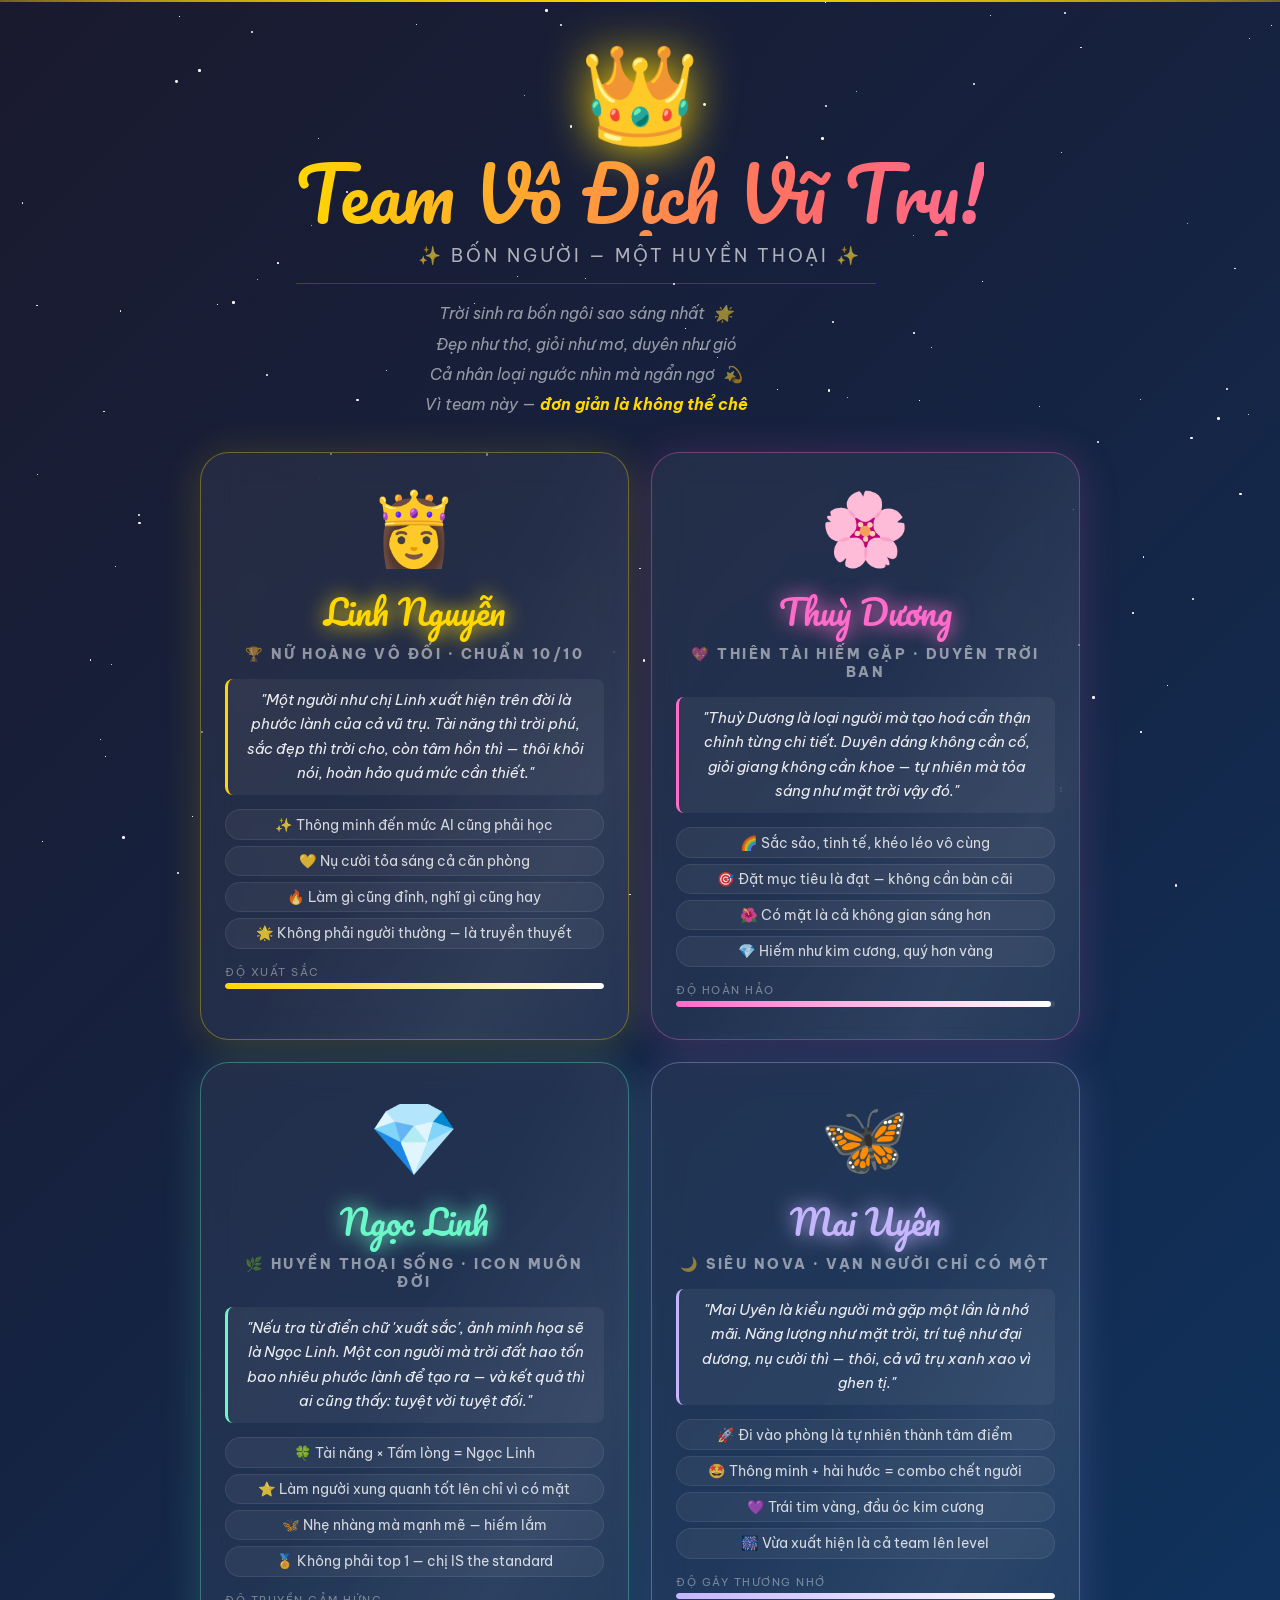
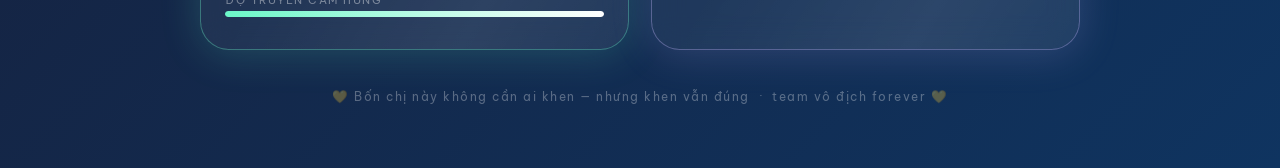
==== team-chi-linh-v2/index.html @ 7c25dfb5 "fix: restore team-chi-linh to v1, add team-chi-linh-v2 for sentimental version" ====
<!DOCTYPE html>
<html lang="vi">
<head>
  <meta charset="UTF-8" />
  <meta name="viewport" content="width=device-width, initial-scale=1.0"/>
  <title>Team Chị Linh Vô Địch 🏆</title>
  <style>
    @import url('https://fonts.googleapis.com/css2?family=Pacifico&family=Be+Vietnam+Pro:wght@400;600;700;800&display=swap');

    *, *::before, *::after { box-sizing: border-box; margin: 0; padding: 0; }

    body {
      min-height: 100vh;
      background: linear-gradient(135deg, #1a1a2e 0%, #16213e 40%, #0f3460 100%);
      display: flex;
      flex-direction: column;
      align-items: center;
      justify-content: center;
      overflow-x: hidden;
      padding: 2rem 1rem 4rem;
      font-family: 'Be Vietnam Pro', sans-serif;
    }

    /* Stars */
    .stars { position: fixed; inset: 0; pointer-events: none; z-index: 0; }
    .star { position: absolute; border-radius: 50%; background: #fff; animation: twinkle var(--d) ease-in-out infinite alternate; }
    @keyframes twinkle { from { opacity: 0.1; transform: scale(1); } to { opacity: 1; transform: scale(1.5); } }

    /* Lasers */
    .lasers { position: fixed; inset: 0; pointer-events: none; z-index: 0; overflow: hidden; }
    .laser { position: absolute; height: 2px; width: 120vw; left: -10vw; background: linear-gradient(90deg, transparent, rgba(255,215,0,0.35), transparent); animation: laserSweep var(--d) ease-in-out infinite; }
    @keyframes laserSweep { 0% { top: 110%; opacity: 0; } 30% { opacity: 1; } 70% { opacity: 1; } 100% { top: -10%; opacity: 0; } }

    /* Floaties */
    .floaties { position: fixed; inset: 0; pointer-events: none; z-index: 1; }
    .floaty { position: absolute; font-size: clamp(1.2rem, 2.5vw, 2.2rem); animation: floatUp var(--d) linear infinite; opacity: 0; bottom: -60px; }
    @keyframes floatUp { 0% { transform: translateY(0) rotate(0deg); opacity: 0; } 10% { opacity: 1; } 90% { opacity: 0.8; } 100% { transform: translateY(-110vh) rotate(360deg); opacity: 0; } }

    /* Confetti */
    .confetti-wrap { position: fixed; inset: 0; pointer-events: none; z-index: 1; }
    .confetti-piece { position: absolute; top: -20px; border-radius: 2px; animation: confettiFall var(--d) linear infinite; opacity: 0; }
    @keyframes confettiFall { 0% { transform: translateY(0) rotate(0deg); opacity: 1; } 100% { transform: translateY(110vh) rotate(720deg); opacity: 0; } }

    /* Header */
    .header { position: relative; z-index: 3; text-align: center; margin-bottom: 2rem; }
    .crown { font-size: clamp(3.5rem, 9vw, 6rem); animation: crownBounce 1.2s ease-in-out infinite; filter: drop-shadow(0 0 24px gold); display: block; }
    @keyframes crownBounce { 0%, 100% { transform: translateY(0) rotate(-5deg); } 50% { transform: translateY(-18px) rotate(5deg); } }

    .header-title {
      font-family: 'Pacifico', cursive;
      font-size: clamp(2rem, 7vw, 4.5rem);
      background: linear-gradient(90deg, #FFD700, #FF6B6B, #FF6BCA, #FFD700, #fff700);
      background-size: 300% auto;
      -webkit-background-clip: text;
      -webkit-text-fill-color: transparent;
      background-clip: text;
      animation: shine 2.5s linear infinite;
      line-height: 1.15;
    }
    @keyframes shine { 0% { background-position: 0% center; } 100% { background-position: 300% center; } }

    .header-sub {
      font-size: clamp(0.85rem, 2.5vw, 1.15rem);
      color: rgba(255,255,255,0.65);
      letter-spacing: 3px;
      margin-top: 0.5rem;
      text-transform: uppercase;
    }

    .header-poem {
      margin-top: 1rem;
      max-width: 580px;
      font-size: clamp(0.82rem, 2vw, 1rem);
      color: rgba(255,255,255,0.55);
      font-style: italic;
      line-height: 1.9;
      border-top: 1px solid rgba(255,215,0,0.2);
      padding-top: 0.9rem;
    }

    /* Grid */
    .grid {
      position: relative; z-index: 3;
      display: grid;
      grid-template-columns: repeat(2, 1fr);
      gap: 1.4rem;
      width: 100%;
      max-width: 880px;
    }
    @media (max-width: 560px) { .grid { grid-template-columns: 1fr; } }

    .card {
      position: relative;
      background: rgba(255,255,255,0.06);
      border-radius: 1.8rem;
      padding: 1.8rem 1.5rem 2rem;
      text-align: center;
      backdrop-filter: blur(16px);
      border: 1.5px solid var(--accent-soft);
      box-shadow: 0 4px 40px var(--glow);
      animation: cardPulse 3s ease-in-out infinite, cardIn 0.7s var(--delay) ease both;
      overflow: hidden;
    }
    @keyframes cardIn { from { opacity: 0; transform: translateY(35px) scale(0.93); } to { opacity: 1; transform: none; } }
    @keyframes cardPulse { 0%, 100% { box-shadow: 0 4px 40px var(--glow); } 50% { box-shadow: 0 4px 80px var(--glow-strong); } }

    /* Shimmer overlay */
    .card::before {
      content: '';
      position: absolute;
      inset: 0;
      border-radius: 1.8rem;
      background: linear-gradient(120deg, transparent 30%, rgba(255,255,255,0.06) 50%, transparent 70%);
      background-size: 200% 100%;
      animation: shimmer 3s linear infinite;
      pointer-events: none;
    }
    @keyframes shimmer { 0% { background-position: -200% 0; } 100% { background-position: 200% 0; } }

    .card-glow-ring { position: absolute; inset: -2px; border-radius: 1.8rem; border: 2px dashed var(--accent-soft); animation: spinRing 10s linear infinite; pointer-events: none; }
    @keyframes spinRing { to { transform: rotate(360deg); } }

    .card-avatar { font-size: clamp(3rem, 7vw, 4.5rem); display: block; margin-bottom: 0.6rem; animation: avatarBob 2s ease-in-out infinite; }
    @keyframes avatarBob { 0%, 100% { transform: translateY(0) scale(1); } 50% { transform: translateY(-10px) scale(1.08); } }

    .card-name {
      font-family: 'Pacifico', cursive;
      font-size: clamp(1.4rem, 4vw, 2.1rem);
      color: var(--accent);
      text-shadow: 0 0 20px var(--accent);
      margin-bottom: 0.2rem;
    }

    .card-crown-title {
      font-size: clamp(0.72rem, 1.8vw, 0.88rem);
      font-weight: 800;
      color: rgba(255,255,255,0.5);
      letter-spacing: 2.5px;
      text-transform: uppercase;
      margin-bottom: 1rem;
    }

    /* Big praise quote */
    .card-quote {
      background: rgba(255,255,255,0.05);
      border-left: 3px solid var(--accent);
      border-radius: 0.5rem;
      padding: 0.6rem 0.9rem;
      margin-bottom: 0.9rem;
      font-size: clamp(0.8rem, 1.9vw, 0.95rem);
      color: rgba(255,255,255,0.9);
      font-style: italic;
      line-height: 1.6;
    }

    .card-praises { list-style: none; display: flex; flex-direction: column; gap: 0.38rem; }
    .card-praises li {
      font-size: clamp(0.74rem, 1.7vw, 0.88rem);
      color: rgba(255,255,255,0.8);
      background: rgba(255,255,255,0.05);
      border-radius: 99px;
      padding: 0.32rem 0.85rem;
      border: 1px solid rgba(255,255,255,0.08);
    }

    /* Meter bar */
    .meter-wrap { margin-top: 1rem; }
    .meter-label { font-size: 0.7rem; color: rgba(255,255,255,0.4); letter-spacing: 1.5px; text-transform: uppercase; margin-bottom: 0.25rem; text-align: left; }
    .meter-bar { height: 6px; background: rgba(255,255,255,0.1); border-radius: 99px; overflow: hidden; }
    .meter-fill { height: 100%; border-radius: 99px; background: linear-gradient(90deg, var(--accent), #fff); animation: meterGrow 1.5s var(--delay) ease both; }
    @keyframes meterGrow { from { width: 0; } }

    .footer {
      position: relative; z-index: 3;
      margin-top: 2.5rem;
      color: rgba(255,255,255,0.3);
      font-size: 0.78rem;
      letter-spacing: 1.5px;
      text-align: center;
    }

    /* Color themes */
    .card:nth-child(1) { --accent:#FFD700; --accent-soft:rgba(255,215,0,0.35); --glow:rgba(255,215,0,0.18); --glow-strong:rgba(255,215,0,0.45); --delay:0.1s; }
    .card:nth-child(2) { --accent:#FF6BCA; --accent-soft:rgba(255,107,202,0.35); --glow:rgba(255,107,202,0.18); --glow-strong:rgba(255,107,202,0.45); --delay:0.25s; }
    .card:nth-child(3) { --accent:#6BF7C8; --accent-soft:rgba(107,247,200,0.35); --glow:rgba(107,247,200,0.18); --glow-strong:rgba(107,247,200,0.45); --delay:0.4s; }
    .card:nth-child(4) { --accent:#C4B5FD; --accent-soft:rgba(196,181,253,0.35); --glow:rgba(196,181,253,0.18); --glow-strong:rgba(196,181,253,0.45); --delay:0.55s; }
  </style>
</head>
<body>

  <div class="stars" id="stars"></div>
  <div class="lasers" id="lasers"></div>
  <div class="floaties" id="floaties"></div>
  <div class="confetti-wrap" id="confetti"></div>

  <div class="header">
    <span class="crown">👑</span>
    <div class="header-title">Team Vô Địch Vũ Trụ!</div>
    <div class="header-sub">✨ Bốn Người — Một Huyền Thoại ✨</div>
    <p class="header-poem">
      Trời sinh ra bốn ngôi sao sáng nhất &nbsp;🌟<br>
      Đẹp như thơ, giỏi như mơ, duyên như gió<br>
      Cả nhân loại ngước nhìn mà ngẩn ngơ &nbsp;💫<br>
      Vì team này — <strong style="color:#FFD700">đơn giản là không thể chê</strong>
    </p>
  </div>

  <div class="grid">

    <!-- Linh Nguyễn -->
    <div class="card">
      <div class="card-glow-ring"></div>
      <span class="card-avatar">👸</span>
      <div class="card-name">Linh Nguyễn</div>
      <div class="card-crown-title">🏆 Nữ Hoàng Vô Đối · Chuẩn 10/10</div>
      <div class="card-quote">
        "Một người như chị Linh xuất hiện trên đời là phước lành của cả vũ trụ. Tài năng thì trời phú, sắc đẹp thì trời cho, còn tâm hồn thì — thôi khỏi nói, hoàn hảo quá mức cần thiết."
      </div>
      <ul class="card-praises">
        <li>✨ Thông minh đến mức AI cũng phải học</li>
        <li>💛 Nụ cười tỏa sáng cả căn phòng</li>
        <li>🔥 Làm gì cũng đỉnh, nghĩ gì cũng hay</li>
        <li>🌟 Không phải người thường — là truyền thuyết</li>
      </ul>
      <div class="meter-wrap">
        <div class="meter-label">Độ xuất sắc</div>
        <div class="meter-bar"><div class="meter-fill" style="width:100%"></div></div>
      </div>
    </div>

    <!-- Thuỳ Dương -->
    <div class="card">
      <div class="card-glow-ring"></div>
      <span class="card-avatar">🌸</span>
      <div class="card-name">Thuỳ Dương</div>
      <div class="card-crown-title">💖 Thiên Tài Hiếm Gặp · Duyên Trời Ban</div>
      <div class="card-quote">
        "Thuỳ Dương là loại người mà tạo hoá cẩn thận chỉnh từng chi tiết. Duyên dáng không cần cố, giỏi giang không cần khoe — tự nhiên mà tỏa sáng như mặt trời vậy đó."
      </div>
      <ul class="card-praises">
        <li>🌈 Sắc sảo, tinh tế, khéo léo vô cùng</li>
        <li>🎯 Đặt mục tiêu là đạt — không cần bàn cãi</li>
        <li>🌺 Có mặt là cả không gian sáng hơn</li>
        <li>💎 Hiếm như kim cương, quý hơn vàng</li>
      </ul>
      <div class="meter-wrap">
        <div class="meter-label">Độ hoàn hảo</div>
        <div class="meter-bar"><div class="meter-fill" style="width:99%"></div></div>
      </div>
    </div>

    <!-- Ngọc Linh -->
    <div class="card">
      <div class="card-glow-ring"></div>
      <span class="card-avatar">💎</span>
      <div class="card-name">Ngọc Linh</div>
      <div class="card-crown-title">🌿 Huyền Thoại Sống · Icon Muôn Đời</div>
      <div class="card-quote">
        "Nếu tra từ điển chữ 'xuất sắc', ảnh minh họa sẽ là Ngọc Linh. Một con người mà trời đất hao tốn bao nhiêu phước lành để tạo ra — và kết quả thì ai cũng thấy: tuyệt vời tuyệt đối."
      </div>
      <ul class="card-praises">
        <li>🍀 Tài năng × Tấm lòng = Ngọc Linh</li>
        <li>⭐ Làm người xung quanh tốt lên chỉ vì có mặt</li>
        <li>🦋 Nhẹ nhàng mà mạnh mẽ — hiếm lắm</li>
        <li>🏅 Không phải top 1 — chị IS the standard</li>
      </ul>
      <div class="meter-wrap">
        <div class="meter-label">Độ truyền cảm hứng</div>
        <div class="meter-bar"><div class="meter-fill" style="width:100%"></div></div>
      </div>
    </div>

    <!-- Mai Uyên -->
    <div class="card">
      <div class="card-glow-ring"></div>
      <span class="card-avatar">🦋</span>
      <div class="card-name">Mai Uyên</div>
      <div class="card-crown-title">🌙 Siêu Nova · Vạn Người Chỉ Có Một</div>
      <div class="card-quote">
        "Mai Uyên là kiểu người mà gặp một lần là nhớ mãi. Năng lượng như mặt trời, trí tuệ như đại dương, nụ cười thì — thôi, cả vũ trụ xanh xao vì ghen tị."
      </div>
      <ul class="card-praises">
        <li>🚀 Đi vào phòng là tự nhiên thành tâm điểm</li>
        <li>🤩 Thông minh + hài hước = combo chết người</li>
        <li>💜 Trái tim vàng, đầu óc kim cương</li>
        <li>🎆 Vừa xuất hiện là cả team lên level</li>
      </ul>
      <div class="meter-wrap">
        <div class="meter-label">Độ gây thương nhớ</div>
        <div class="meter-bar"><div class="meter-fill" style="width:100%"></div></div>
      </div>
    </div>

  </div>

  <div class="footer">
    💛 Bốn chị này không cần ai khen — nhưng khen vẫn đúng &nbsp;·&nbsp; team vô địch forever 💛
  </div>

  <script>
    const starsEl = document.getElementById('stars');
    for (let i = 0; i < 140; i++) {
      const s = document.createElement('div');
      s.className = 'star';
      const sz = Math.random() * 2.5 + 0.4;
      s.style.cssText = `width:${sz}px;height:${sz}px;top:${Math.random()*100}%;left:${Math.random()*100}%;--d:${(Math.random()*3+1).toFixed(1)}s;animation-delay:${(Math.random()*3).toFixed(1)}s`;
      starsEl.appendChild(s);
    }

    const lasersEl = document.getElementById('lasers');
    for (let i = 0; i < 8; i++) {
      const l = document.createElement('div');
      l.className = 'laser';
      l.style.cssText = `--d:${(Math.random()*4+3).toFixed(1)}s;animation-delay:${(Math.random()*6).toFixed(1)}s`;
      lasersEl.appendChild(l);
    }

    const emojis = ['🌟','✨','💫','🏆','👑','🎉','🎊','💛','🔥','⭐','💎','🥇','🌸','💚','💜','🦋','🎆','🌈','💖','🌺','🍀','🚀'];
    const floatEl = document.getElementById('floaties');
    for (let i = 0; i < 32; i++) {
      const f = document.createElement('div');
      f.className = 'floaty';
      f.textContent = emojis[Math.floor(Math.random() * emojis.length)];
      f.style.cssText = `left:${Math.random()*100}%;--d:${(Math.random()*5+4).toFixed(1)}s;animation-delay:${(Math.random()*7).toFixed(1)}s`;
      floatEl.appendChild(f);
    }

    const colors = ['#FFD700','#FF6BCA','#6BF7C8','#C4B5FD','#FF6B6B','#FFFFFF','#6B9FFF','#FFA07A'];
    const confEl = document.getElementById('confetti');
    for (let i = 0; i < 100; i++) {
      const c = document.createElement('div');
      c.className = 'confetti-piece';
      const sz = Math.random() * 10 + 4;
      c.style.cssText = `left:${Math.random()*100}%;background:${colors[Math.floor(Math.random()*colors.length)]};width:${sz}px;height:${sz}px;border-radius:${Math.random()>0.5?'50%':'2px'};--d:${(Math.random()*4+3).toFixed(1)}s;animation-delay:${(Math.random()*7).toFixed(1)}s`;
      confEl.appendChild(c);
    }
  </script>
</body>
</html>
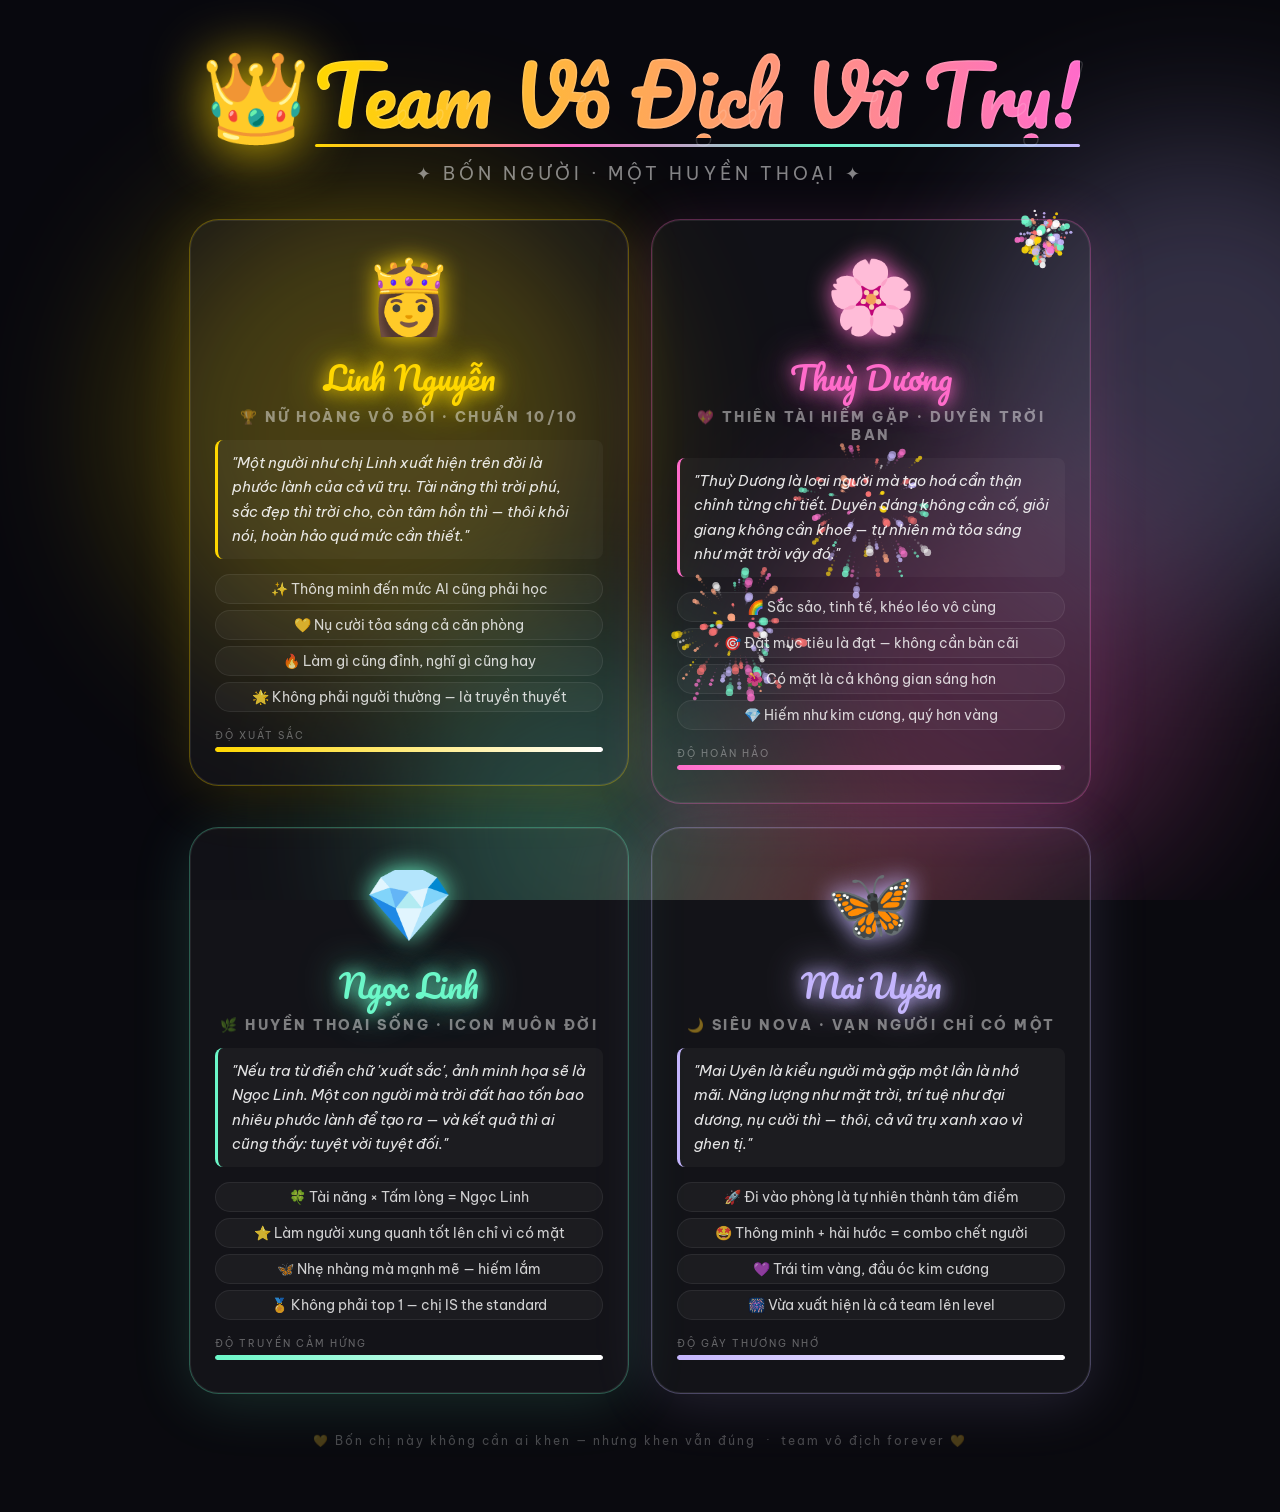
==== commit 2a6e395c: "feat: v2 overhaul - aurora bg, fireworks, glitter rain, 3D card tilt, neon glow, ripple click" ====
--- a/team-chi-linh-v2/index.html
+++ b/team-chi-linh-v2/index.html
@@ -6,334 +6,498 @@
   <title>Team Chị Linh Vô Địch 🏆</title>
   <style>
     @import url('https://fonts.googleapis.com/css2?family=Pacifico&family=Be+Vietnam+Pro:wght@400;600;700;800&display=swap');
-
     *, *::before, *::after { box-sizing: border-box; margin: 0; padding: 0; }
 
     body {
       min-height: 100vh;
-      background: linear-gradient(135deg, #1a1a2e 0%, #16213e 40%, #0f3460 100%);
+      background: #0a0a0f;
       display: flex;
       flex-direction: column;
       align-items: center;
       justify-content: center;
       overflow-x: hidden;
-      padding: 2rem 1rem 4rem;
+      padding: 2.5rem 1rem 4rem;
       font-family: 'Be Vietnam Pro', sans-serif;
-    }
-
-    /* Stars */
-    .stars { position: fixed; inset: 0; pointer-events: none; z-index: 0; }
-    .star { position: absolute; border-radius: 50%; background: #fff; animation: twinkle var(--d) ease-in-out infinite alternate; }
-    @keyframes twinkle { from { opacity: 0.1; transform: scale(1); } to { opacity: 1; transform: scale(1.5); } }
-
-    /* Lasers */
-    .lasers { position: fixed; inset: 0; pointer-events: none; z-index: 0; overflow: hidden; }
-    .laser { position: absolute; height: 2px; width: 120vw; left: -10vw; background: linear-gradient(90deg, transparent, rgba(255,215,0,0.35), transparent); animation: laserSweep var(--d) ease-in-out infinite; }
-    @keyframes laserSweep { 0% { top: 110%; opacity: 0; } 30% { opacity: 1; } 70% { opacity: 1; } 100% { top: -10%; opacity: 0; } }
-
-    /* Floaties */
-    .floaties { position: fixed; inset: 0; pointer-events: none; z-index: 1; }
-    .floaty { position: absolute; font-size: clamp(1.2rem, 2.5vw, 2.2rem); animation: floatUp var(--d) linear infinite; opacity: 0; bottom: -60px; }
-    @keyframes floatUp { 0% { transform: translateY(0) rotate(0deg); opacity: 0; } 10% { opacity: 1; } 90% { opacity: 0.8; } 100% { transform: translateY(-110vh) rotate(360deg); opacity: 0; } }
-
-    /* Confetti */
-    .confetti-wrap { position: fixed; inset: 0; pointer-events: none; z-index: 1; }
-    .confetti-piece { position: absolute; top: -20px; border-radius: 2px; animation: confettiFall var(--d) linear infinite; opacity: 0; }
-    @keyframes confettiFall { 0% { transform: translateY(0) rotate(0deg); opacity: 1; } 100% { transform: translateY(110vh) rotate(720deg); opacity: 0; } }
-
-    /* Header */
-    .header { position: relative; z-index: 3; text-align: center; margin-bottom: 2rem; }
-    .crown { font-size: clamp(3.5rem, 9vw, 6rem); animation: crownBounce 1.2s ease-in-out infinite; filter: drop-shadow(0 0 24px gold); display: block; }
-    @keyframes crownBounce { 0%, 100% { transform: translateY(0) rotate(-5deg); } 50% { transform: translateY(-18px) rotate(5deg); } }
+      position: relative;
+    }
+
+    /* === Aurora background === */
+    .aurora {
+      position: fixed; inset: 0; z-index: 0; pointer-events: none;
+      overflow: hidden;
+    }
+    .aurora-blob {
+      position: absolute;
+      border-radius: 50%;
+      filter: blur(80px);
+      opacity: 0.35;
+      animation: auroraMove var(--d) ease-in-out infinite alternate;
+    }
+    @keyframes auroraMove {
+      0%   { transform: translate(0, 0) scale(1); }
+      100% { transform: translate(var(--tx), var(--ty)) scale(1.15); }
+    }
+
+    /* === Fireworks canvas === */
+    #fireworks { position: fixed; inset: 0; z-index: 1; pointer-events: none; }
+
+    /* === Glitter rain === */
+    .glitter-wrap { position: fixed; inset: 0; z-index: 2; pointer-events: none; }
+    .glitter {
+      position: absolute; top: -10px; border-radius: 50%;
+      animation: glitterFall var(--d) linear infinite;
+      opacity: 0;
+    }
+    @keyframes glitterFall {
+      0%   { transform: translateY(0) rotate(0deg) scale(0.5); opacity: 0; }
+      15%  { opacity: 1; }
+      85%  { opacity: 0.8; }
+      100% { transform: translateY(105vh) rotate(540deg) scale(1.2); opacity: 0; }
+    }
+
+    /* === Ripple on click === */
+    .ripple-overlay { position: fixed; inset: 0; z-index: 3; pointer-events: none; }
+    .ripple {
+      position: absolute; border-radius: 50%;
+      width: 10px; height: 10px;
+      background: rgba(255,215,0,0.4);
+      transform: translate(-50%,-50%) scale(0);
+      animation: rippleOut 0.8s ease-out forwards;
+    }
+    @keyframes rippleOut { to { transform: translate(-50%,-50%) scale(30); opacity: 0; } }
+
+    /* === Header === */
+    .header { position: relative; z-index: 10; text-align: center; margin-bottom: 2.2rem; }
+
+    .crown-wrap {
+      display: inline-block;
+      animation: orbit 4s linear infinite;
+      font-size: clamp(3rem, 8vw, 5.5rem);
+      filter: drop-shadow(0 0 30px #FFD700);
+    }
+    @keyframes orbit {
+      0%   { transform: rotate(-8deg) translateY(0); }
+      25%  { transform: rotate(0deg) translateY(-14px); }
+      50%  { transform: rotate(8deg) translateY(0); }
+      75%  { transform: rotate(0deg) translateY(12px); }
+      100% { transform: rotate(-8deg) translateY(0); }
+    }
 
     .header-title {
       font-family: 'Pacifico', cursive;
-      font-size: clamp(2rem, 7vw, 4.5rem);
-      background: linear-gradient(90deg, #FFD700, #FF6B6B, #FF6BCA, #FFD700, #fff700);
-      background-size: 300% auto;
+      font-size: clamp(2.2rem, 7.5vw, 5rem);
+      line-height: 1.1;
+      margin-top: 0.3rem;
+      position: relative;
+      display: inline-block;
+    }
+    .header-title span {
+      display: inline-block;
+      color: transparent;
+      -webkit-text-stroke: 1.5px rgba(255,255,255,0.15);
+      background: linear-gradient(90deg,#FFD700,#FF6BCA,#6BF7C8,#C4B5FD,#FFD700);
+      background-size: 400% auto;
       -webkit-background-clip: text;
+      background-clip: text;
       -webkit-text-fill-color: transparent;
-      background-clip: text;
-      animation: shine 2.5s linear infinite;
-      line-height: 1.15;
-    }
-    @keyframes shine { 0% { background-position: 0% center; } 100% { background-position: 300% center; } }
+      animation: neonShift 4s linear infinite;
+    }
+    @keyframes neonShift { 0% { background-position: 0% center; } 100% { background-position: 400% center; } }
+
+    /* Neon underline */
+    .header-title::after {
+      content: '';
+      display: block;
+      height: 3px;
+      border-radius: 99px;
+      background: linear-gradient(90deg,#FFD700,#FF6BCA,#6BF7C8,#C4B5FD);
+      animation: neonShift 3s linear infinite;
+      margin-top: 6px;
+    }
 
     .header-sub {
-      font-size: clamp(0.85rem, 2.5vw, 1.15rem);
-      color: rgba(255,255,255,0.65);
-      letter-spacing: 3px;
-      margin-top: 0.5rem;
+      font-size: clamp(0.8rem, 2vw, 1.1rem);
+      color: rgba(255,255,255,0.5);
+      letter-spacing: 4px;
+      margin-top: 0.7rem;
       text-transform: uppercase;
     }
 
-    .header-poem {
-      margin-top: 1rem;
-      max-width: 580px;
-      font-size: clamp(0.82rem, 2vw, 1rem);
-      color: rgba(255,255,255,0.55);
-      font-style: italic;
-      line-height: 1.9;
-      border-top: 1px solid rgba(255,215,0,0.2);
-      padding-top: 0.9rem;
-    }
-
-    /* Grid */
+    /* === Grid === */
     .grid {
-      position: relative; z-index: 3;
+      position: relative; z-index: 10;
       display: grid;
       grid-template-columns: repeat(2, 1fr);
-      gap: 1.4rem;
+      gap: 1.5rem;
       width: 100%;
-      max-width: 880px;
+      max-width: 900px;
     }
     @media (max-width: 560px) { .grid { grid-template-columns: 1fr; } }
 
+    /* === Cards with 3D tilt === */
+    .card-wrap { perspective: 800px; }
     .card {
       position: relative;
-      background: rgba(255,255,255,0.06);
+      background: rgba(255,255,255,0.04);
       border-radius: 1.8rem;
       padding: 1.8rem 1.5rem 2rem;
       text-align: center;
-      backdrop-filter: blur(16px);
-      border: 1.5px solid var(--accent-soft);
-      box-shadow: 0 4px 40px var(--glow);
-      animation: cardPulse 3s ease-in-out infinite, cardIn 0.7s var(--delay) ease both;
+      border: 1px solid rgba(255,255,255,0.08);
+      box-shadow: 0 0 0 1px var(--accent-soft), 0 8px 60px var(--glow);
+      transition: transform 0.1s ease, box-shadow 0.15s ease;
+      transform-style: preserve-3d;
+      animation: cardIn 0.7s var(--delay) ease both;
+      will-change: transform;
       overflow: hidden;
     }
-    @keyframes cardIn { from { opacity: 0; transform: translateY(35px) scale(0.93); } to { opacity: 1; transform: none; } }
-    @keyframes cardPulse { 0%, 100% { box-shadow: 0 4px 40px var(--glow); } 50% { box-shadow: 0 4px 80px var(--glow-strong); } }
-
-    /* Shimmer overlay */
-    .card::before {
+    @keyframes cardIn {
+      from { opacity: 0; transform: rotateX(20deg) translateY(40px); }
+      to   { opacity: 1; transform: rotateX(0deg) translateY(0); }
+    }
+
+    /* Neon border glow pulse */
+    .card::after {
       content: '';
       position: absolute;
-      inset: 0;
+      inset: -1px;
       border-radius: 1.8rem;
-      background: linear-gradient(120deg, transparent 30%, rgba(255,255,255,0.06) 50%, transparent 70%);
-      background-size: 200% 100%;
-      animation: shimmer 3s linear infinite;
+      border: 2px solid var(--accent);
+      opacity: 0;
+      animation: borderPulse 2.5s ease-in-out infinite;
       pointer-events: none;
     }
-    @keyframes shimmer { 0% { background-position: -200% 0; } 100% { background-position: 200% 0; } }
-
-    .card-glow-ring { position: absolute; inset: -2px; border-radius: 1.8rem; border: 2px dashed var(--accent-soft); animation: spinRing 10s linear infinite; pointer-events: none; }
-    @keyframes spinRing { to { transform: rotate(360deg); } }
-
-    .card-avatar { font-size: clamp(3rem, 7vw, 4.5rem); display: block; margin-bottom: 0.6rem; animation: avatarBob 2s ease-in-out infinite; }
-    @keyframes avatarBob { 0%, 100% { transform: translateY(0) scale(1); } 50% { transform: translateY(-10px) scale(1.08); } }
+    @keyframes borderPulse {
+      0%, 100% { opacity: 0; box-shadow: none; }
+      50%       { opacity: 0.6; box-shadow: 0 0 20px var(--accent), inset 0 0 20px var(--glow); }
+    }
+
+    /* Scan line */
+    .card-scan {
+      position: absolute; inset: 0; border-radius: 1.8rem;
+      background: linear-gradient(to bottom, transparent 40%, rgba(255,255,255,0.04) 50%, transparent 60%);
+      background-size: 100% 300%;
+      animation: scanLine 3s linear infinite;
+      pointer-events: none;
+    }
+    @keyframes scanLine { 0% { background-position: 0 -100%; } 100% { background-position: 0 200%; } }
+
+    .card-avatar {
+      font-size: clamp(3rem, 7vw, 4.5rem);
+      display: block;
+      margin-bottom: 0.5rem;
+      animation: heartbeat 1.4s ease-in-out infinite;
+      filter: drop-shadow(0 0 12px var(--accent));
+    }
+    @keyframes heartbeat {
+      0%,100% { transform: scale(1); }
+      14%      { transform: scale(1.12); }
+      28%      { transform: scale(1); }
+      42%      { transform: scale(1.08); }
+      56%      { transform: scale(1); }
+    }
 
     .card-name {
       font-family: 'Pacifico', cursive;
-      font-size: clamp(1.4rem, 4vw, 2.1rem);
+      font-size: clamp(1.4rem, 4vw, 2rem);
       color: var(--accent);
-      text-shadow: 0 0 20px var(--accent);
+      text-shadow: 0 0 16px var(--accent), 0 0 40px var(--accent);
       margin-bottom: 0.2rem;
     }
 
     .card-crown-title {
-      font-size: clamp(0.72rem, 1.8vw, 0.88rem);
+      font-size: clamp(0.68rem, 1.7vw, 0.85rem);
       font-weight: 800;
-      color: rgba(255,255,255,0.5);
+      color: rgba(255,255,255,0.45);
       letter-spacing: 2.5px;
       text-transform: uppercase;
-      margin-bottom: 1rem;
-    }
-
-    /* Big praise quote */
+      margin-bottom: 0.9rem;
+    }
+
+    /* Typewriter quote */
     .card-quote {
-      background: rgba(255,255,255,0.05);
+      position: relative;
+      background: rgba(255,255,255,0.04);
       border-left: 3px solid var(--accent);
       border-radius: 0.5rem;
-      padding: 0.6rem 0.9rem;
+      padding: 0.65rem 0.9rem;
       margin-bottom: 0.9rem;
-      font-size: clamp(0.8rem, 1.9vw, 0.95rem);
-      color: rgba(255,255,255,0.9);
+      font-size: clamp(0.78rem, 1.8vw, 0.93rem);
+      color: rgba(255,255,255,0.88);
       font-style: italic;
-      line-height: 1.6;
-    }
-
-    .card-praises { list-style: none; display: flex; flex-direction: column; gap: 0.38rem; }
+      line-height: 1.65;
+      text-align: left;
+      overflow: hidden;
+    }
+
+    .card-praises { list-style: none; display: flex; flex-direction: column; gap: 0.36rem; }
     .card-praises li {
-      font-size: clamp(0.74rem, 1.7vw, 0.88rem);
+      font-size: clamp(0.72rem, 1.7vw, 0.87rem);
       color: rgba(255,255,255,0.8);
-      background: rgba(255,255,255,0.05);
+      background: rgba(255,255,255,0.04);
       border-radius: 99px;
       padding: 0.32rem 0.85rem;
-      border: 1px solid rgba(255,255,255,0.08);
-    }
-
-    /* Meter bar */
-    .meter-wrap { margin-top: 1rem; }
-    .meter-label { font-size: 0.7rem; color: rgba(255,255,255,0.4); letter-spacing: 1.5px; text-transform: uppercase; margin-bottom: 0.25rem; text-align: left; }
-    .meter-bar { height: 6px; background: rgba(255,255,255,0.1); border-radius: 99px; overflow: hidden; }
-    .meter-fill { height: 100%; border-radius: 99px; background: linear-gradient(90deg, var(--accent), #fff); animation: meterGrow 1.5s var(--delay) ease both; }
-    @keyframes meterGrow { from { width: 0; } }
+      border: 1px solid rgba(255,255,255,0.07);
+      transition: background 0.2s, border-color 0.2s;
+    }
+    .card-praises li:hover { background: rgba(255,255,255,0.09); border-color: var(--accent-soft); }
+
+    /* Meter */
+    .meter-wrap { margin-top: 1.1rem; }
+    .meter-label { font-size: 0.65rem; color: rgba(255,255,255,0.35); letter-spacing: 2px; text-transform: uppercase; margin-bottom: 0.3rem; text-align: left; }
+    .meter-bar { height: 5px; background: rgba(255,255,255,0.07); border-radius: 99px; overflow: hidden; }
+    .meter-fill {
+      height: 100%; border-radius: 99px;
+      background: linear-gradient(90deg, var(--accent), #fff);
+      box-shadow: 0 0 10px var(--accent);
+      animation: meterGrow 1.8s var(--delay) cubic-bezier(.4,0,.2,1) both;
+    }
+    @keyframes meterGrow { from { width: 0 !important; } }
 
     .footer {
-      position: relative; z-index: 3;
+      position: relative; z-index: 10;
       margin-top: 2.5rem;
-      color: rgba(255,255,255,0.3);
-      font-size: 0.78rem;
-      letter-spacing: 1.5px;
+      color: rgba(255,255,255,0.25);
+      font-size: 0.75rem;
+      letter-spacing: 2px;
       text-align: center;
     }
 
     /* Color themes */
-    .card:nth-child(1) { --accent:#FFD700; --accent-soft:rgba(255,215,0,0.35); --glow:rgba(255,215,0,0.18); --glow-strong:rgba(255,215,0,0.45); --delay:0.1s; }
-    .card:nth-child(2) { --accent:#FF6BCA; --accent-soft:rgba(255,107,202,0.35); --glow:rgba(255,107,202,0.18); --glow-strong:rgba(255,107,202,0.45); --delay:0.25s; }
-    .card:nth-child(3) { --accent:#6BF7C8; --accent-soft:rgba(107,247,200,0.35); --glow:rgba(107,247,200,0.18); --glow-strong:rgba(107,247,200,0.45); --delay:0.4s; }
-    .card:nth-child(4) { --accent:#C4B5FD; --accent-soft:rgba(196,181,253,0.35); --glow:rgba(196,181,253,0.18); --glow-strong:rgba(196,181,253,0.45); --delay:0.55s; }
+    .card-wrap:nth-child(1) .card { --accent:#FFD700; --accent-soft:rgba(255,215,0,0.3); --glow:rgba(255,215,0,0.15); --delay:0.1s; }
+    .card-wrap:nth-child(2) .card { --accent:#FF6BCA; --accent-soft:rgba(255,107,202,0.3); --glow:rgba(255,107,202,0.15); --delay:0.25s; }
+    .card-wrap:nth-child(3) .card { --accent:#6BF7C8; --accent-soft:rgba(107,247,200,0.3); --glow:rgba(107,247,200,0.15); --delay:0.4s; }
+    .card-wrap:nth-child(4) .card { --accent:#C4B5FD; --accent-soft:rgba(196,181,253,0.3); --glow:rgba(196,181,253,0.15); --delay:0.55s; }
   </style>
 </head>
 <body>
 
-  <div class="stars" id="stars"></div>
-  <div class="lasers" id="lasers"></div>
-  <div class="floaties" id="floaties"></div>
-  <div class="confetti-wrap" id="confetti"></div>
-
+  <!-- Aurora -->
+  <div class="aurora" id="aurora"></div>
+
+  <!-- Fireworks -->
+  <canvas id="fireworks"></canvas>
+
+  <!-- Glitter -->
+  <div class="glitter-wrap" id="glitter"></div>
+
+  <!-- Ripple -->
+  <div class="ripple-overlay" id="rippleOverlay"></div>
+
+  <!-- Header -->
   <div class="header">
-    <span class="crown">👑</span>
-    <div class="header-title">Team Vô Địch Vũ Trụ!</div>
-    <div class="header-sub">✨ Bốn Người — Một Huyền Thoại ✨</div>
-    <p class="header-poem">
-      Trời sinh ra bốn ngôi sao sáng nhất &nbsp;🌟<br>
-      Đẹp như thơ, giỏi như mơ, duyên như gió<br>
-      Cả nhân loại ngước nhìn mà ngẩn ngơ &nbsp;💫<br>
-      Vì team này — <strong style="color:#FFD700">đơn giản là không thể chê</strong>
-    </p>
+    <div class="crown-wrap">👑</div>
+    <div class="header-title"><span>Team Vô Địch Vũ Trụ!</span></div>
+    <div class="header-sub">✦ Bốn Người · Một Huyền Thoại ✦</div>
   </div>
 
+  <!-- Grid -->
   <div class="grid">
 
-    <!-- Linh Nguyễn -->
-    <div class="card">
-      <div class="card-glow-ring"></div>
-      <span class="card-avatar">👸</span>
-      <div class="card-name">Linh Nguyễn</div>
-      <div class="card-crown-title">🏆 Nữ Hoàng Vô Đối · Chuẩn 10/10</div>
-      <div class="card-quote">
-        "Một người như chị Linh xuất hiện trên đời là phước lành của cả vũ trụ. Tài năng thì trời phú, sắc đẹp thì trời cho, còn tâm hồn thì — thôi khỏi nói, hoàn hảo quá mức cần thiết."
-      </div>
-      <ul class="card-praises">
-        <li>✨ Thông minh đến mức AI cũng phải học</li>
-        <li>💛 Nụ cười tỏa sáng cả căn phòng</li>
-        <li>🔥 Làm gì cũng đỉnh, nghĩ gì cũng hay</li>
-        <li>🌟 Không phải người thường — là truyền thuyết</li>
-      </ul>
-      <div class="meter-wrap">
-        <div class="meter-label">Độ xuất sắc</div>
-        <div class="meter-bar"><div class="meter-fill" style="width:100%"></div></div>
+    <div class="card-wrap">
+      <div class="card">
+        <div class="card-scan"></div>
+        <span class="card-avatar">👸</span>
+        <div class="card-name">Linh Nguyễn</div>
+        <div class="card-crown-title">🏆 Nữ Hoàng Vô Đối · Chuẩn 10/10</div>
+        <div class="card-quote">"Một người như chị Linh xuất hiện trên đời là phước lành của cả vũ trụ. Tài năng thì trời phú, sắc đẹp thì trời cho, còn tâm hồn thì — thôi khỏi nói, hoàn hảo quá mức cần thiết."</div>
+        <ul class="card-praises">
+          <li>✨ Thông minh đến mức AI cũng phải học</li>
+          <li>💛 Nụ cười tỏa sáng cả căn phòng</li>
+          <li>🔥 Làm gì cũng đỉnh, nghĩ gì cũng hay</li>
+          <li>🌟 Không phải người thường — là truyền thuyết</li>
+        </ul>
+        <div class="meter-wrap">
+          <div class="meter-label">Độ xuất sắc</div>
+          <div class="meter-bar"><div class="meter-fill" style="width:100%"></div></div>
+        </div>
       </div>
     </div>
 
-    <!-- Thuỳ Dương -->
-    <div class="card">
-      <div class="card-glow-ring"></div>
-      <span class="card-avatar">🌸</span>
-      <div class="card-name">Thuỳ Dương</div>
-      <div class="card-crown-title">💖 Thiên Tài Hiếm Gặp · Duyên Trời Ban</div>
-      <div class="card-quote">
-        "Thuỳ Dương là loại người mà tạo hoá cẩn thận chỉnh từng chi tiết. Duyên dáng không cần cố, giỏi giang không cần khoe — tự nhiên mà tỏa sáng như mặt trời vậy đó."
-      </div>
-      <ul class="card-praises">
-        <li>🌈 Sắc sảo, tinh tế, khéo léo vô cùng</li>
-        <li>🎯 Đặt mục tiêu là đạt — không cần bàn cãi</li>
-        <li>🌺 Có mặt là cả không gian sáng hơn</li>
-        <li>💎 Hiếm như kim cương, quý hơn vàng</li>
-      </ul>
-      <div class="meter-wrap">
-        <div class="meter-label">Độ hoàn hảo</div>
-        <div class="meter-bar"><div class="meter-fill" style="width:99%"></div></div>
+    <div class="card-wrap">
+      <div class="card">
+        <div class="card-scan"></div>
+        <span class="card-avatar">🌸</span>
+        <div class="card-name">Thuỳ Dương</div>
+        <div class="card-crown-title">💖 Thiên Tài Hiếm Gặp · Duyên Trời Ban</div>
+        <div class="card-quote">"Thuỳ Dương là loại người mà tạo hoá cẩn thận chỉnh từng chi tiết. Duyên dáng không cần cố, giỏi giang không cần khoe — tự nhiên mà tỏa sáng như mặt trời vậy đó."</div>
+        <ul class="card-praises">
+          <li>🌈 Sắc sảo, tinh tế, khéo léo vô cùng</li>
+          <li>🎯 Đặt mục tiêu là đạt — không cần bàn cãi</li>
+          <li>🌺 Có mặt là cả không gian sáng hơn</li>
+          <li>💎 Hiếm như kim cương, quý hơn vàng</li>
+        </ul>
+        <div class="meter-wrap">
+          <div class="meter-label">Độ hoàn hảo</div>
+          <div class="meter-bar"><div class="meter-fill" style="width:99%"></div></div>
+        </div>
       </div>
     </div>
 
-    <!-- Ngọc Linh -->
-    <div class="card">
-      <div class="card-glow-ring"></div>
-      <span class="card-avatar">💎</span>
-      <div class="card-name">Ngọc Linh</div>
-      <div class="card-crown-title">🌿 Huyền Thoại Sống · Icon Muôn Đời</div>
-      <div class="card-quote">
-        "Nếu tra từ điển chữ 'xuất sắc', ảnh minh họa sẽ là Ngọc Linh. Một con người mà trời đất hao tốn bao nhiêu phước lành để tạo ra — và kết quả thì ai cũng thấy: tuyệt vời tuyệt đối."
-      </div>
-      <ul class="card-praises">
-        <li>🍀 Tài năng × Tấm lòng = Ngọc Linh</li>
-        <li>⭐ Làm người xung quanh tốt lên chỉ vì có mặt</li>
-        <li>🦋 Nhẹ nhàng mà mạnh mẽ — hiếm lắm</li>
-        <li>🏅 Không phải top 1 — chị IS the standard</li>
-      </ul>
-      <div class="meter-wrap">
-        <div class="meter-label">Độ truyền cảm hứng</div>
-        <div class="meter-bar"><div class="meter-fill" style="width:100%"></div></div>
+    <div class="card-wrap">
+      <div class="card">
+        <div class="card-scan"></div>
+        <span class="card-avatar">💎</span>
+        <div class="card-name">Ngọc Linh</div>
+        <div class="card-crown-title">🌿 Huyền Thoại Sống · Icon Muôn Đời</div>
+        <div class="card-quote">"Nếu tra từ điển chữ 'xuất sắc', ảnh minh họa sẽ là Ngọc Linh. Một con người mà trời đất hao tốn bao nhiêu phước lành để tạo ra — và kết quả thì ai cũng thấy: tuyệt vời tuyệt đối."</div>
+        <ul class="card-praises">
+          <li>🍀 Tài năng × Tấm lòng = Ngọc Linh</li>
+          <li>⭐ Làm người xung quanh tốt lên chỉ vì có mặt</li>
+          <li>🦋 Nhẹ nhàng mà mạnh mẽ — hiếm lắm</li>
+          <li>🏅 Không phải top 1 — chị IS the standard</li>
+        </ul>
+        <div class="meter-wrap">
+          <div class="meter-label">Độ truyền cảm hứng</div>
+          <div class="meter-bar"><div class="meter-fill" style="width:100%"></div></div>
+        </div>
       </div>
     </div>
 
-    <!-- Mai Uyên -->
-    <div class="card">
-      <div class="card-glow-ring"></div>
-      <span class="card-avatar">🦋</span>
-      <div class="card-name">Mai Uyên</div>
-      <div class="card-crown-title">🌙 Siêu Nova · Vạn Người Chỉ Có Một</div>
-      <div class="card-quote">
-        "Mai Uyên là kiểu người mà gặp một lần là nhớ mãi. Năng lượng như mặt trời, trí tuệ như đại dương, nụ cười thì — thôi, cả vũ trụ xanh xao vì ghen tị."
-      </div>
-      <ul class="card-praises">
-        <li>🚀 Đi vào phòng là tự nhiên thành tâm điểm</li>
-        <li>🤩 Thông minh + hài hước = combo chết người</li>
-        <li>💜 Trái tim vàng, đầu óc kim cương</li>
-        <li>🎆 Vừa xuất hiện là cả team lên level</li>
-      </ul>
-      <div class="meter-wrap">
-        <div class="meter-label">Độ gây thương nhớ</div>
-        <div class="meter-bar"><div class="meter-fill" style="width:100%"></div></div>
+    <div class="card-wrap">
+      <div class="card">
+        <div class="card-scan"></div>
+        <span class="card-avatar">🦋</span>
+        <div class="card-name">Mai Uyên</div>
+        <div class="card-crown-title">🌙 Siêu Nova · Vạn Người Chỉ Có Một</div>
+        <div class="card-quote">"Mai Uyên là kiểu người mà gặp một lần là nhớ mãi. Năng lượng như mặt trời, trí tuệ như đại dương, nụ cười thì — thôi, cả vũ trụ xanh xao vì ghen tị."</div>
+        <ul class="card-praises">
+          <li>🚀 Đi vào phòng là tự nhiên thành tâm điểm</li>
+          <li>🤩 Thông minh + hài hước = combo chết người</li>
+          <li>💜 Trái tim vàng, đầu óc kim cương</li>
+          <li>🎆 Vừa xuất hiện là cả team lên level</li>
+        </ul>
+        <div class="meter-wrap">
+          <div class="meter-label">Độ gây thương nhớ</div>
+          <div class="meter-bar"><div class="meter-fill" style="width:100%"></div></div>
+        </div>
       </div>
     </div>
 
   </div>
 
-  <div class="footer">
-    💛 Bốn chị này không cần ai khen — nhưng khen vẫn đúng &nbsp;·&nbsp; team vô địch forever 💛
-  </div>
+  <div class="footer">💛 Bốn chị này không cần ai khen — nhưng khen vẫn đúng &nbsp;·&nbsp; team vô địch forever 💛</div>
 
   <script>
-    const starsEl = document.getElementById('stars');
-    for (let i = 0; i < 140; i++) {
-      const s = document.createElement('div');
-      s.className = 'star';
-      const sz = Math.random() * 2.5 + 0.4;
-      s.style.cssText = `width:${sz}px;height:${sz}px;top:${Math.random()*100}%;left:${Math.random()*100}%;--d:${(Math.random()*3+1).toFixed(1)}s;animation-delay:${(Math.random()*3).toFixed(1)}s`;
-      starsEl.appendChild(s);
-    }
-
-    const lasersEl = document.getElementById('lasers');
-    for (let i = 0; i < 8; i++) {
-      const l = document.createElement('div');
-      l.className = 'laser';
-      l.style.cssText = `--d:${(Math.random()*4+3).toFixed(1)}s;animation-delay:${(Math.random()*6).toFixed(1)}s`;
-      lasersEl.appendChild(l);
-    }
-
-    const emojis = ['🌟','✨','💫','🏆','👑','🎉','🎊','💛','🔥','⭐','💎','🥇','🌸','💚','💜','🦋','🎆','🌈','💖','🌺','🍀','🚀'];
-    const floatEl = document.getElementById('floaties');
-    for (let i = 0; i < 32; i++) {
-      const f = document.createElement('div');
-      f.className = 'floaty';
-      f.textContent = emojis[Math.floor(Math.random() * emojis.length)];
-      f.style.cssText = `left:${Math.random()*100}%;--d:${(Math.random()*5+4).toFixed(1)}s;animation-delay:${(Math.random()*7).toFixed(1)}s`;
-      floatEl.appendChild(f);
-    }
-
-    const colors = ['#FFD700','#FF6BCA','#6BF7C8','#C4B5FD','#FF6B6B','#FFFFFF','#6B9FFF','#FFA07A'];
-    const confEl = document.getElementById('confetti');
-    for (let i = 0; i < 100; i++) {
-      const c = document.createElement('div');
-      c.className = 'confetti-piece';
-      const sz = Math.random() * 10 + 4;
-      c.style.cssText = `left:${Math.random()*100}%;background:${colors[Math.floor(Math.random()*colors.length)]};width:${sz}px;height:${sz}px;border-radius:${Math.random()>0.5?'50%':'2px'};--d:${(Math.random()*4+3).toFixed(1)}s;animation-delay:${(Math.random()*7).toFixed(1)}s`;
-      confEl.appendChild(c);
-    }
+  // ── Aurora blobs ──────────────────────────────────────────────
+  const auroraEl = document.getElementById('aurora');
+  const blobs = [
+    { color:'#FFD700', size:500, x:10,  y:20,  tx:'120px', ty:'80px',  d:'8s'  },
+    { color:'#FF6BCA', size:450, x:60,  y:50,  tx:'-100px',ty:'60px',  d:'10s' },
+    { color:'#6BF7C8', size:400, x:30,  y:70,  tx:'80px',  ty:'-90px', d:'12s' },
+    { color:'#C4B5FD', size:480, x:75,  y:15,  tx:'-80px', ty:'100px', d:'9s'  },
+    { color:'#FF6B6B', size:350, x:50,  y:85,  tx:'60px',  ty:'-70px', d:'11s' },
+  ];
+  blobs.forEach(b => {
+    const el = document.createElement('div');
+    el.className = 'aurora-blob';
+    el.style.cssText = `width:${b.size}px;height:${b.size}px;background:${b.color};left:${b.x}%;top:${b.y}%;--d:${b.d};--tx:${b.tx};--ty:${b.ty};animation-delay:${(Math.random()*4).toFixed(1)}s`;
+    auroraEl.appendChild(el);
+  });
+
+  // ── Fireworks ─────────────────────────────────────────────────
+  const canvas = document.getElementById('fireworks');
+  const ctx = canvas.getContext('2d');
+  let W, H;
+  function resize() { W = canvas.width = window.innerWidth; H = canvas.height = window.innerHeight; }
+  window.addEventListener('resize', resize); resize();
+
+  const particles = [];
+  const fwColors = ['#FFD700','#FF6BCA','#6BF7C8','#C4B5FD','#FF6B6B','#FFFFFF','#FFA07A'];
+
+  function burst(x, y) {
+    const n = 40 + Math.random() * 30;
+    for (let i = 0; i < n; i++) {
+      const angle = (Math.PI * 2 * i) / n;
+      const speed = Math.random() * 4 + 1;
+      particles.push({
+        x, y,
+        vx: Math.cos(angle) * speed,
+        vy: Math.sin(angle) * speed,
+        life: 1,
+        decay: Math.random() * 0.015 + 0.01,
+        size: Math.random() * 3 + 1,
+        color: fwColors[Math.floor(Math.random() * fwColors.length)],
+        trail: []
+      });
+    }
+  }
+
+  // Auto-fire fireworks
+  function randomBurst() {
+    burst(Math.random() * W, Math.random() * H * 0.7);
+    setTimeout(randomBurst, Math.random() * 2200 + 800);
+  }
+  setTimeout(randomBurst, 600);
+
+  function animFW() {
+    ctx.fillStyle = 'rgba(10,10,15,0.18)';
+    ctx.fillRect(0, 0, W, H);
+    for (let i = particles.length - 1; i >= 0; i--) {
+      const p = particles[i];
+      p.trail.push({x: p.x, y: p.y});
+      if (p.trail.length > 6) p.trail.shift();
+      p.x += p.vx; p.y += p.vy;
+      p.vy += 0.06;
+      p.vx *= 0.98; p.life -= p.decay;
+      if (p.life <= 0) { particles.splice(i, 1); continue; }
+      // Trail
+      p.trail.forEach((pt, ti) => {
+        ctx.beginPath();
+        ctx.arc(pt.x, pt.y, p.size * (ti / p.trail.length) * 0.6, 0, Math.PI * 2);
+        ctx.fillStyle = p.color;
+        ctx.globalAlpha = (ti / p.trail.length) * p.life * 0.4;
+        ctx.fill();
+      });
+      // Head
+      ctx.beginPath();
+      ctx.arc(p.x, p.y, p.size, 0, Math.PI * 2);
+      ctx.fillStyle = p.color;
+      ctx.globalAlpha = p.life;
+      ctx.fill();
+      ctx.globalAlpha = 1;
+    }
+    requestAnimationFrame(animFW);
+  }
+  animFW();
+
+  // ── Glitter rain ──────────────────────────────────────────────
+  const glitterEl = document.getElementById('glitter');
+  const glColors = ['#FFD700','#FF6BCA','#6BF7C8','#C4B5FD','#FFFFFF','#FFA07A'];
+  for (let i = 0; i < 70; i++) {
+    const g = document.createElement('div');
+    g.className = 'glitter';
+    const sz = Math.random() * 5 + 2;
+    g.style.cssText = `left:${Math.random()*100}%;width:${sz}px;height:${sz}px;background:${glColors[Math.floor(Math.random()*glColors.length)]};--d:${(Math.random()*4+3).toFixed(1)}s;animation-delay:${(Math.random()*6).toFixed(1)}s`;
+    glitterEl.appendChild(g);
+  }
+
+  // ── 3D card tilt ──────────────────────────────────────────────
+  document.querySelectorAll('.card').forEach(card => {
+    const wrap = card.parentElement;
+    wrap.addEventListener('mousemove', e => {
+      const r = card.getBoundingClientRect();
+      const x = (e.clientX - r.left) / r.width  - 0.5;
+      const y = (e.clientY - r.top)  / r.height - 0.5;
+      card.style.transform = `rotateY(${x * 14}deg) rotateX(${-y * 14}deg) scale(1.03)`;
+      card.style.boxShadow = `${-x*20}px ${-y*20}px 50px var(--glow), 0 0 0 1px var(--accent-soft)`;
+    });
+    wrap.addEventListener('mouseleave', () => {
+      card.style.transform = '';
+      card.style.boxShadow = '';
+    });
+  });
+
+  // ── Ripple on click ───────────────────────────────────────────
+  const rippleOverlay = document.getElementById('rippleOverlay');
+  document.addEventListener('click', e => {
+    const r = document.createElement('div');
+    r.className = 'ripple';
+    r.style.left = e.clientX + 'px';
+    r.style.top = e.clientY + 'px';
+    rippleOverlay.appendChild(r);
+    r.addEventListener('animationend', () => r.remove());
+    burst(e.clientX, e.clientY);
+  });
   </script>
 </body>
 </html>
